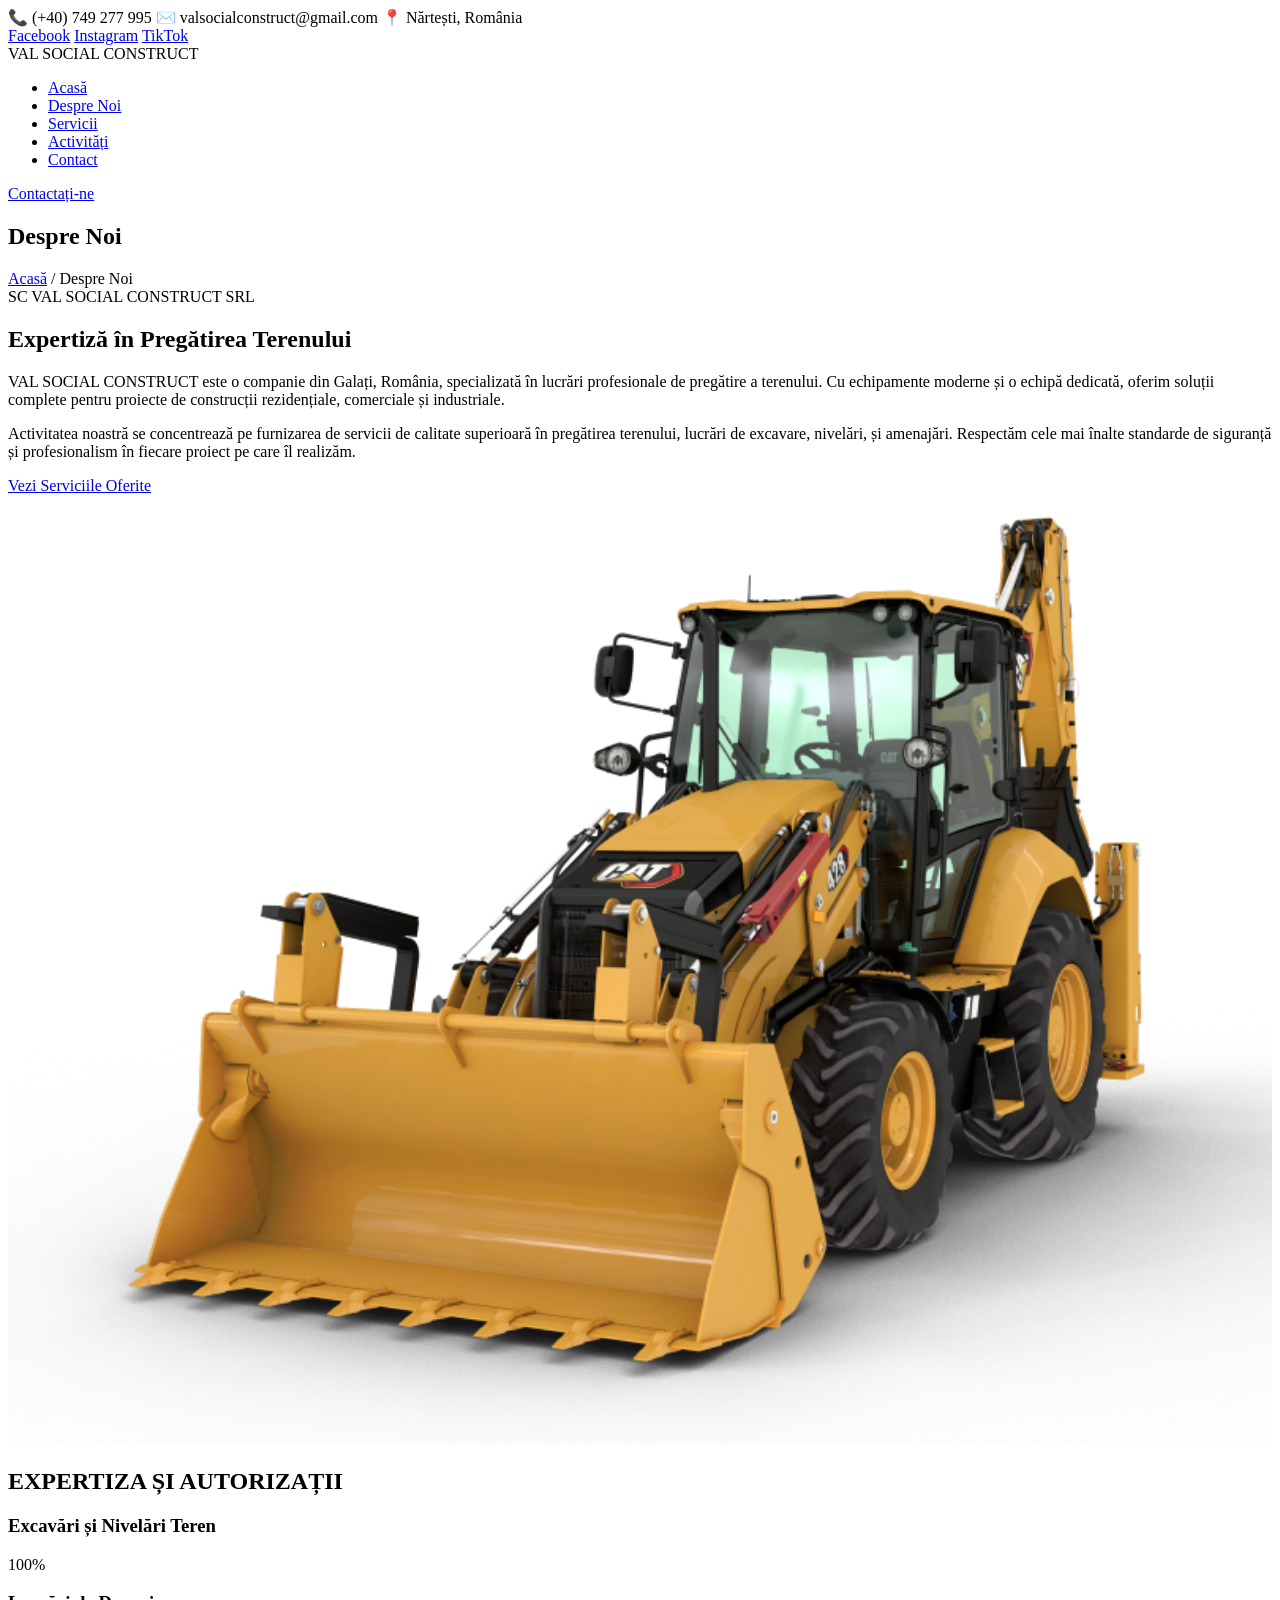
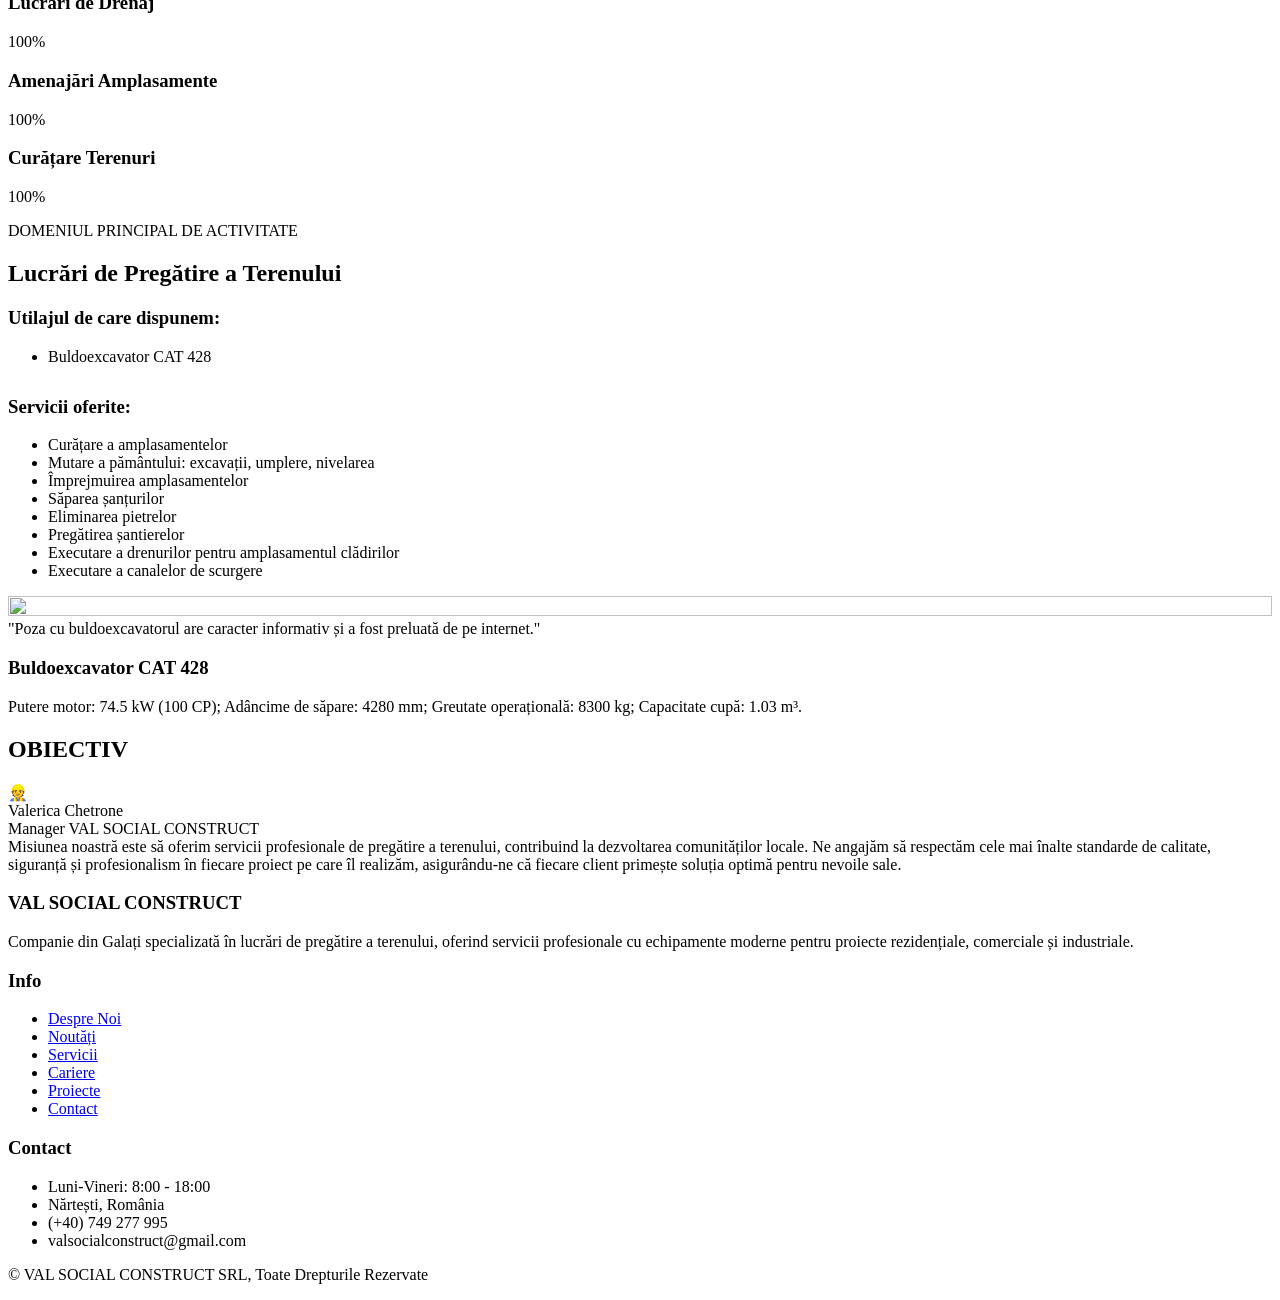
==== Index.html @ c45c143c "Add files via upload" ====
<!DOCTYPE html>
<html lang="ro">
<head>
    <meta charset="UTF-8">
    <meta name="viewport" content="width=device-width, initial-scale=1.0">
    <title>VAL SOCIAL CONSTRUCT - Lucrări de Pregătire a Terenului</title>
    
</head>
<body>
    <!-- Top Bar -->
    <div class="top-bar">
        <div class="container">
            <div class="contact-info">
                <span>📞 (+40) 749 277 995</span>
                <span>✉️ valsocialconstruct@gmail.com</span>
                <span>📍 Nărtești, România</span>
            </div>
            <div class="social-links">
                <a href="https://www.facebook.com/profile.php?id=61583601997212" target="_blank">Facebook</a>
                <a href="https://www.instagram.com/valsocialconstruct" target="_blank">Instagram</a>
                <a href="https://www.tiktok.com/@valsocialconstruct?lang=en" target="_blank">TikTok</a>
            </div>
        </div>
    </div>

    <!-- Navigation -->
    <nav>
        <div class="container">
            <div class="logo">VAL SOCIAL CONSTRUCT</div>
            <ul class="nav-menu">
                <li><a href="VALSOCIALCONSTRUCT_beta3.html">Acasă</a></li>
                <li><a href="VALSOCIALCONSTRUCT_beta3.html">Despre Noi</a></li>
                <li><a href="VALSOCIALCONSTRUCT servicii_page.html">Servicii</a></li>
                <li><a href="VALSOCIALCONSTRUCT activitati_page.html">Activități</a></li>
                <li><a href="valsocial contact.html">Contact</a></li>
            </ul>
            <a href="valsocial contact.html" class="cta-button">Contactați-ne</a>
        </div>
    </nav>

    <!-- Hero Section -->
    <section class="hero">
        <h1>Despre Noi</h1>
        <div class="breadcrumb">
            <a href="VALSOCIALCONSTRUCT_beta3.html">Acasă</a> / Despre Noi
        </div>
    </section>

    <!-- Intro Section -->
    <section class="intro-section container">
        <div class="intro-content">
            <div class="subtitle">SC VAL SOCIAL CONSTRUCT SRL</div>
            <h2>Expertiză în Pregătirea Terenului</h2>
            <p>
                VAL SOCIAL CONSTRUCT este o companie din Galați, România, specializată în lucrări profesionale de pregătire a terenului. Cu echipamente moderne și o echipă dedicată, oferim soluții complete pentru proiecte de construcții rezidențiale, comerciale și industriale.
            </p>
            <p>
                Activitatea noastră se concentrează pe furnizarea de servicii de calitate superioară în pregătirea terenului, lucrări de excavare, nivelări, și amenajări. Respectăm cele mai înalte standarde de siguranță și profesionalism în fiecare proiect pe care îl realizăm.
            </p>
            <a href="VALSOCIALCONSTRUCT servicii_page.html" class="btn-primary">Vezi Serviciile Oferite</a>
        </div>
        <div class="intro-image">
           <img src="CAT.png" alt="VAL SOCIAL CONSTRUCT - Lucrări de pregătire a terenului" style="width: 100%; height: 100%; object-fit: cover; border-radius: 10px;">
        </div>
    </section>

    <!-- Stats Section -->
    <section class="stats-section">
        <div class="container">
            <h2 class="section-subtitle">EXPERTIZA ȘI AUTORIZAȚII</h2>
            <div class="stats-grid">
                <div class="stat-item">
                    <h3>Excavări și Nivelări Teren</h3>
                    <div class="progress-bar">
                        <div class="progress-fill"></div>
                    </div>
                    <p>100%</p>
                </div>
                <div class="stat-item">
                    <h3>Lucrări de Drenaj</h3>
                    <div class="progress-bar">
                        <div class="progress-fill"></div>
                    </div>
                    <p>100%</p>
                </div>
                <div class="stat-item">
                    <h3>Amenajări Amplasamente</h3>
                    <div class="progress-bar">
                        <div class="progress-fill"></div>
                    </div>
                    <p>100%</p>
                </div>
                <div class="stat-item">
                    <h3>Curățare Terenuri</h3>
                    <div class="progress-bar">
                        <div class="progress-fill"></div>
                    </div>
                    <p>100%</p>
                </div>
            </div>
        </div>
    </section>

    <!-- Services Section -->
    <section class="services-section container">
        <div class="section-subtitle">DOMENIUL PRINCIPAL DE ACTIVITATE</div>
        <h2>Lucrări de Pregătire a Terenului</h2>
        
        <div class="services-content">
            <div class="services-list">
                <h3>Utilajul de care dispunem:</h3>
                <ul>
                    <li>Buldoexcavator CAT 428</li>
                </ul>
                
                <h3 style="margin-top: 30px;">Servicii oferite:</h3>
                <ul>
                    <li>Curățare a amplasamentelor</li>
                    <li>Mutare a pământului: excavații, umplere, nivelarea</li>
                    <li>Împrejmuirea amplasamentelor</li>
                    <li>Săparea șanțurilor</li>
                    <li>Eliminarea pietrelor</li>
                    <li>Pregătirea șantierelor</li>
                    <li>Executare a drenurilor pentru amplasamentul clădirilor</li>
                    <li>Executare a canalelor de scurgere</li>
                </ul>
            </div>

            <div class="equipment-grid">
                <div class="equipment-card">
                    <div class="equipment-image">
                        <img src="https://bm-cat.com/ro/wp-content/uploads/sites/5/2024/01/1_432.jpg" style="width: 100%; height: 100%; object-fit: cover;">
			<div>"Poza cu buldoexcavatorul are caracter informativ și a fost preluată de pe internet."</div>
                    </div>
                    <div class="equipment-info">
                        <h3>Buldoexcavator CAT 428</h3>
                        <p>Putere motor: 74.5 kW (100 CP); Adâncime de săpare: 4280 mm; Greutate operațională: 8300 kg; Capacitate cupă: 1.03 m³.</p>
                    </div>
                </div>
            </div>
        </div>
    </section>

    <!-- Testimonial Section -->
    <section class="testimonial-section">
        <div class="container">
            <h2 class="section-subtitle">OBIECTIV</h2>
            <div class="testimonial-content">
                <div class="testimonial-image">👷</div>
                <div class="testimonial-author">Valerica Chetrone</div>
                <div class="testimonial-role">Manager VAL SOCIAL CONSTRUCT</div>
                <div class="testimonial-text">
                    Misiunea noastră este să oferim servicii profesionale de pregătire a terenului, contribuind la dezvoltarea comunităților locale. Ne angajăm să respectăm cele mai înalte standarde de calitate, siguranță și profesionalism în fiecare proiect pe care îl realizăm, asigurându-ne că fiecare client primește soluția optimă pentru nevoile sale.
                </div>
            </div>
        </div>
    </section>

    <!-- Footer -->
    <footer>
        <div class="footer-content">
            <div class="footer-section">
                <h3>VAL SOCIAL CONSTRUCT</h3>
                <p>Companie din Galați specializată în lucrări de pregătire a terenului, oferind servicii profesionale cu echipamente moderne pentru proiecte rezidențiale, comerciale și industriale.</p>
            </div>

            <div class="footer-section">
                <h3>Info</h3>
                <ul>
                    <li><a href="#">Despre Noi</a></li>
                    <li><a href="#">Noutăți</a></li>
                    <li><a href="#">Servicii</a></li>
                    <li><a href="#">Cariere</a></li>
                    <li><a href="#">Proiecte</a></li>
                    <li><a href="valsocial contact.html">Contact</a></li>
                </ul>
            </div>

            <div class="footer-section">
                <h3>Contact</h3>
                <ul>
                    <li>Luni-Vineri: 8:00 - 18:00</li>
                    <li>Nărtești, România</li>
                    <li>(+40) 749 277 995</li>
                    <li>valsocialconstruct@gmail.com</li>
                </ul>
            </div>
        </div>

        <div class="footer-bottom">
            <p>© VAL SOCIAL CONSTRUCT SRL, Toate Drepturile Rezervate</p>
        </div>
    </footer>
</body>
</html>
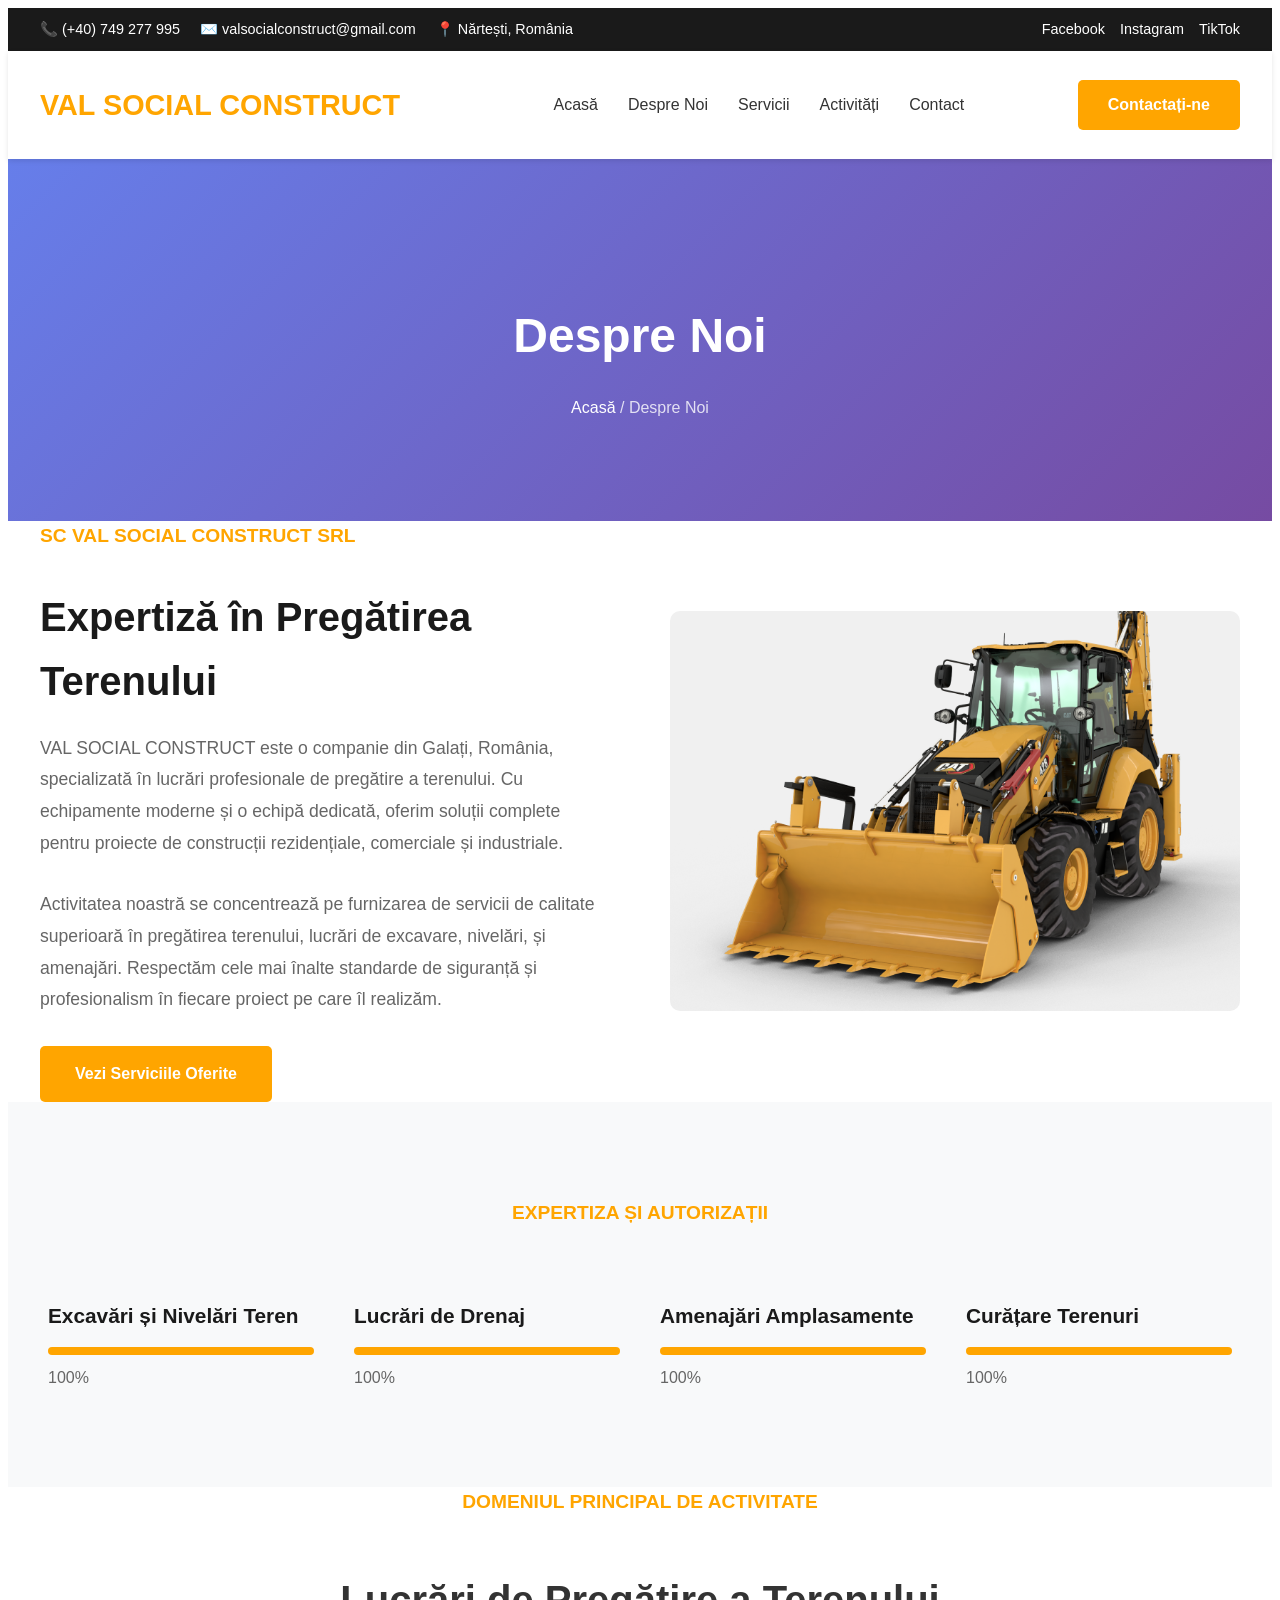
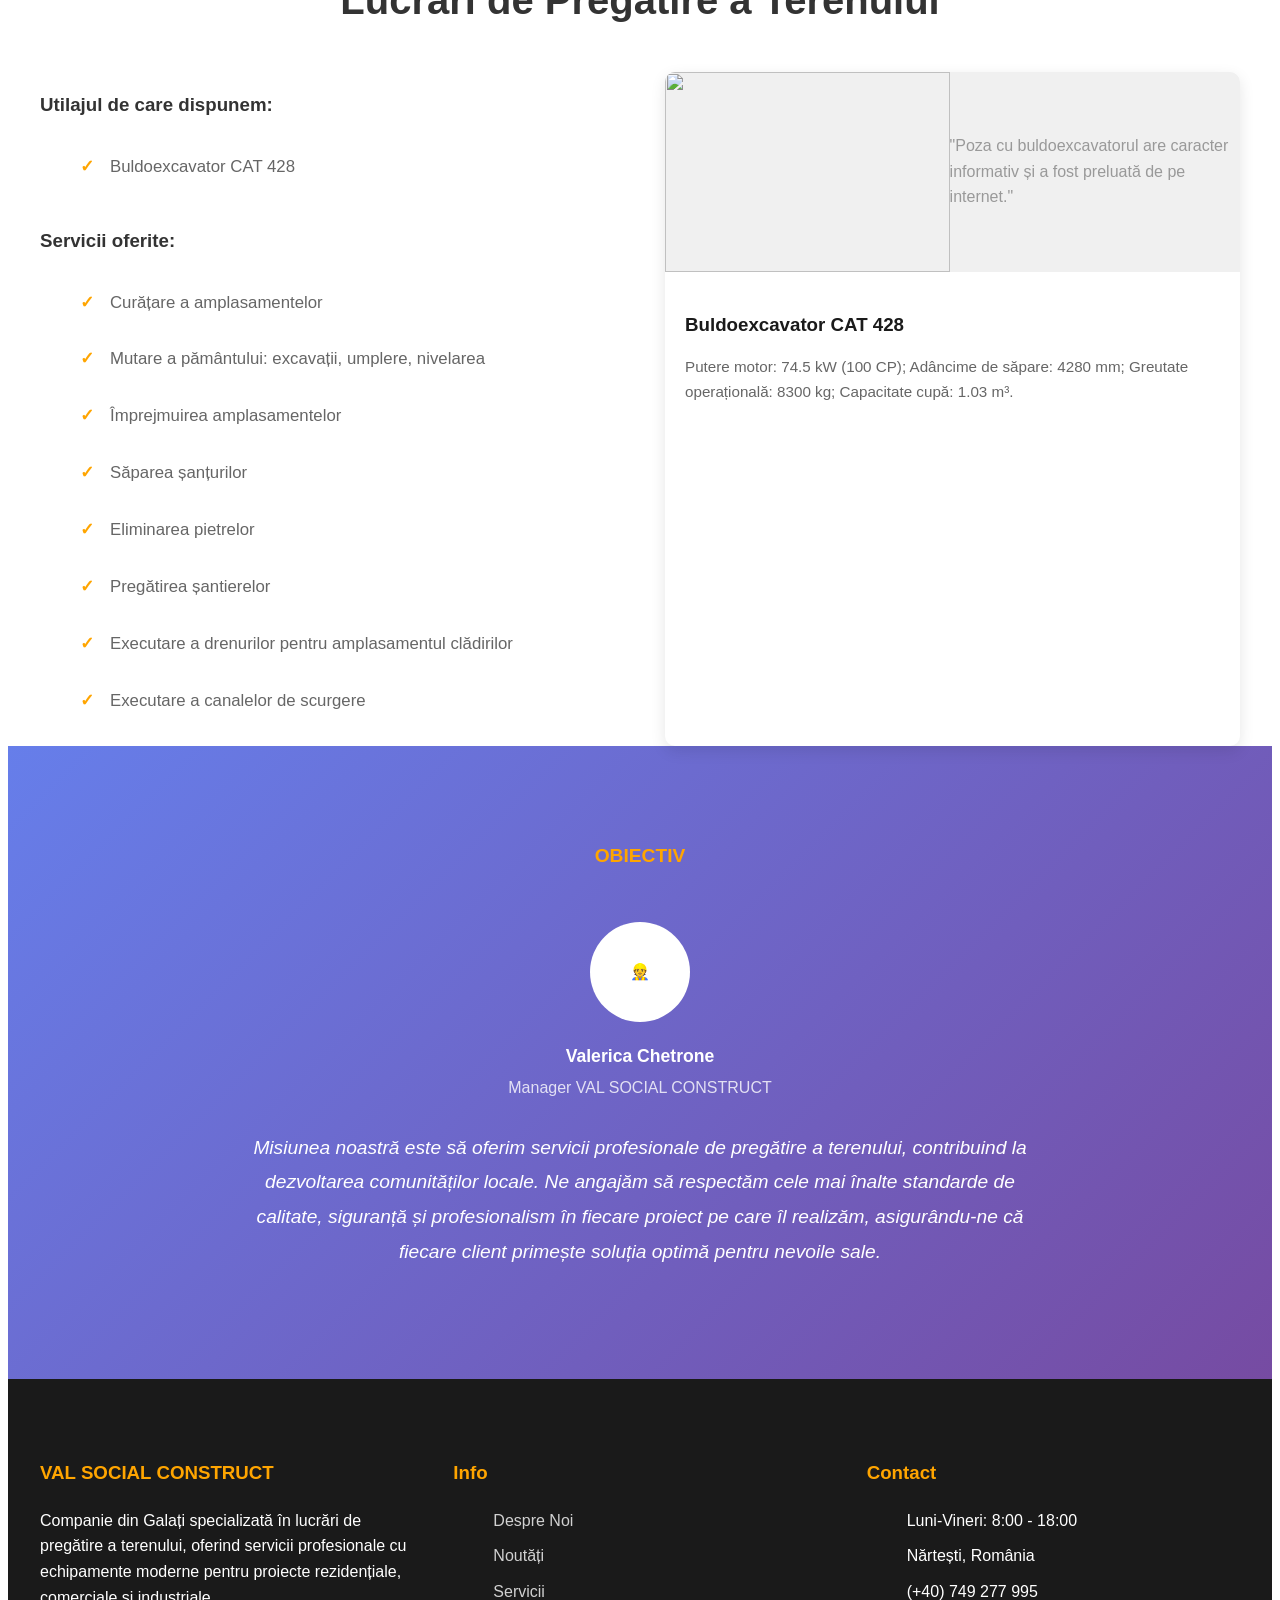
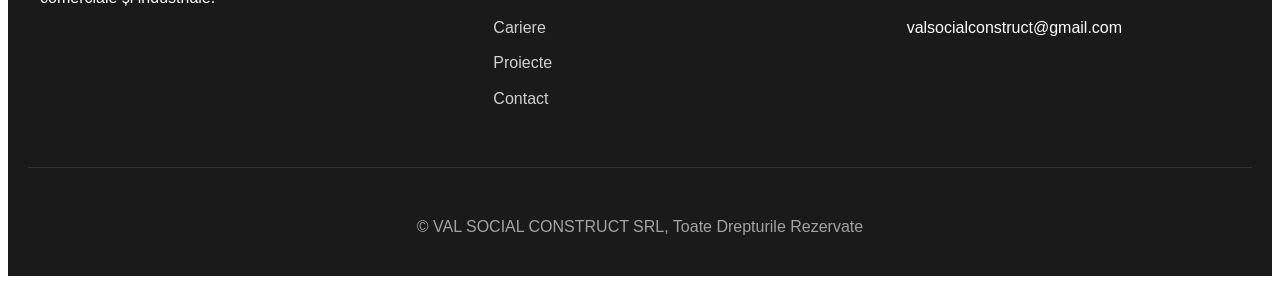
==== commit e5c80e96: "Index.html" ====
--- a/Index.html
+++ b/Index.html
@@ -4,7 +4,7 @@
     <meta charset="UTF-8">
     <meta name="viewport" content="width=device-width, initial-scale=1.0">
     <title>VAL SOCIAL CONSTRUCT - Lucrări de Pregătire a Terenului</title>
-    
+    <link rel="stylesheet" href="style.css">
 </head>
 <body>
     <!-- Top Bar -->
@@ -192,4 +192,4 @@
         </div>
     </footer>
 </body>
-</html>+</html>
--- a/style.css
+++ b/style.css
@@ -0,0 +1,428 @@
+<style>
+        * {
+            margin: 0;
+            padding: 0;
+            box-sizing: border-box;
+        }
+
+        body {
+            font-family: 'Segoe UI', Tahoma, Geneva, Verdana, sans-serif;
+            line-height: 1.6;
+            color: #333;
+        }
+
+        /* Header */
+        .top-bar {
+            background: #1a1a1a;
+            color: white;
+            padding: 10px 0;
+            font-size: 0.9em;
+        }
+
+        .top-bar .container {
+            max-width: 1200px;
+            margin: 0 auto;
+            padding: 0 20px;
+            display: flex;
+            justify-content: space-between;
+            align-items: center;
+            flex-wrap: wrap;
+        }
+
+        .contact-info {
+            display: flex;
+            gap: 20px;
+            flex-wrap: wrap;
+        }
+
+        .social-links {
+            display: flex;
+            gap: 15px;
+        }
+
+        .social-links a {
+            color: white;
+            text-decoration: none;
+            transition: color 0.3s;
+        }
+
+        .social-links a:hover {
+            color: #ffa500;
+        }
+
+        /* Navigation */
+        nav {
+            background: white;
+            box-shadow: 0 2px 5px rgba(0,0,0,0.1);
+            position: sticky;
+            top: 0;
+            z-index: 1000;
+        }
+
+        nav .container {
+            max-width: 1200px;
+            margin: 0 auto;
+            padding: 0 20px;
+            display: flex;
+            justify-content: space-between;
+            align-items: center;
+        }
+
+        .logo {
+            font-size: 1.8em;
+            font-weight: 700;
+            color: #ffa500;
+            padding: 20px 0;
+        }
+
+        .nav-menu {
+            display: flex;
+            list-style: none;
+            gap: 30px;
+        }
+
+        .nav-menu a {
+            text-decoration: none;
+            color: #333;
+            font-weight: 500;
+            transition: color 0.3s;
+            padding: 25px 0;
+            display: block;
+        }
+
+        .nav-menu a:hover {
+            color: #ffa500;
+        }
+
+        .cta-button {
+            background: #ffa500;
+            color: white;
+            padding: 12px 30px;
+            border-radius: 5px;
+            text-decoration: none;
+            font-weight: 600;
+            transition: background 0.3s;
+        }
+
+        .cta-button:hover {
+            background: #ff8c00;
+        }
+
+        /* Hero Section */
+        .hero {
+            background: linear-gradient(135deg, #667eea 0%, #764ba2 100%);
+            color: white;
+            padding: 100px 20px;
+            text-align: center;
+        }
+
+        .hero h1 {
+            font-size: 3em;
+            margin-bottom: 20px;
+        }
+
+        .breadcrumb {
+            color: rgba(255,255,255,0.8);
+            margin-top: 10px;
+        }
+
+        .breadcrumb a {
+            color: white;
+            text-decoration: none;
+        }
+
+        /* Main Content */
+        .container {
+            max-width: 1200px;
+            margin: 0 auto;
+            padding: 0 20px;
+        }
+
+        section {
+            padding: 80px 20px;
+        }
+
+        .intro-section {
+            display: grid;
+            grid-template-columns: 1fr 1fr;
+            gap: 60px;
+            align-items: center;
+        }
+
+        .intro-content h2 {
+            font-size: 2.5em;
+            color: #1a1a1a;
+            margin-bottom: 20px;
+        }
+
+        .intro-content .subtitle {
+            color: #ffa500;
+            font-size: 1.2em;
+            font-weight: 600;
+            margin-bottom: 10px;
+        }
+
+        .intro-content p {
+            font-size: 1.1em;
+            line-height: 1.8;
+            color: #666;
+            margin-bottom: 30px;
+        }
+
+        .btn-primary {
+            background: #ffa500;
+            color: white;
+            padding: 15px 35px;
+            border: none;
+            border-radius: 5px;
+            font-size: 1em;
+            font-weight: 600;
+            cursor: pointer;
+            text-decoration: none;
+            display: inline-block;
+            transition: background 0.3s;
+        }
+
+        .btn-primary:hover {
+            background: #ff8c00;
+        }
+
+        .intro-image {
+            width: 100%;
+            height: 400px;
+            background: #f0f0f0;
+            border-radius: 10px;
+            display: flex;
+            align-items: center;
+            justify-content: center;
+            color: #999;
+        }
+
+        /* Stats Section */
+        .stats-section {
+            background: #f8f9fa;
+        }
+
+        .stats-grid {
+            display: grid;
+            grid-template-columns: repeat(auto-fit, minmax(250px, 1fr));
+            gap: 40px;
+            margin-top: 40px;
+        }
+
+        .stat-item h3 {
+            font-size: 1.3em;
+            margin-bottom: 15px;
+            color: #1a1a1a;
+        }
+
+        .progress-bar {
+            background: #e0e0e0;
+            height: 8px;
+            border-radius: 10px;
+            overflow: hidden;
+            margin-top: 10px;
+        }
+
+        .progress-fill {
+            background: #ffa500;
+            height: 100%;
+            width: 100%;
+            transition: width 1s ease;
+        }
+
+        .stat-item p {
+            color: #666;
+            margin-top: 10px;
+        }
+
+        /* Services Section */
+        .services-section h2 {
+            font-size: 2.5em;
+            text-align: center;
+            margin-bottom: 20px;
+        }
+
+        .section-subtitle {
+            text-align: center;
+            color: #ffa500;
+            font-size: 1.2em;
+            font-weight: 600;
+            margin-bottom: 50px;
+        }
+
+        .services-content {
+            display: grid;
+            grid-template-columns: 1fr 1fr;
+            gap: 50px;
+            margin-top: 40px;
+        }
+
+        .services-list ul {
+            list-style: none;
+        }
+
+        .services-list li {
+            padding: 15px 0;
+            padding-left: 30px;
+            position: relative;
+            color: #666;
+            font-size: 1.05em;
+        }
+
+        .services-list li:before {
+            content: "✓";
+            position: absolute;
+            left: 0;
+            color: #ffa500;
+            font-weight: bold;
+        }
+
+        .equipment-grid {
+            display: grid;
+            gap: 30px;
+        }
+
+        .equipment-card {
+            background: white;
+            border-radius: 10px;
+            overflow: hidden;
+            box-shadow: 0 5px 15px rgba(0,0,0,0.1);
+            transition: transform 0.3s;
+        }
+
+        .equipment-card:hover {
+            transform: translateY(-5px);
+        }
+
+        .equipment-image {
+            width: 100%;
+            height: 200px;
+            background: #f0f0f0;
+            display: flex;
+            align-items: center;
+            justify-content: center;
+            color: #999;
+        }
+
+        .equipment-info {
+            padding: 20px;
+        }
+
+        .equipment-info h3 {
+            color: #1a1a1a;
+            margin-bottom: 10px;
+        }
+
+        .equipment-info p {
+            color: #666;
+            font-size: 0.95em;
+        }
+
+        /* Testimonial Section */
+        .testimonial-section {
+            background: linear-gradient(135deg, #667eea 0%, #764ba2 100%);
+            color: white;
+        }
+
+        .testimonial-content {
+            max-width: 800px;
+            margin: 0 auto;
+            text-align: center;
+        }
+
+        .testimonial-image {
+            width: 100px;
+            height: 100px;
+            background: white;
+            border-radius: 50%;
+            margin: 0 auto 20px;
+            display: flex;
+            align-items: center;
+            justify-content: center;
+            color: #999;
+        }
+
+        .testimonial-text {
+            font-size: 1.2em;
+            line-height: 1.8;
+            font-style: italic;
+            margin: 30px 0;
+        }
+
+        .testimonial-author {
+            font-size: 1.1em;
+            font-weight: 600;
+        }
+
+        .testimonial-role {
+            color: rgba(255,255,255,0.8);
+            margin-top: 5px;
+        }
+
+        /* Footer */
+        footer {
+            background: #1a1a1a;
+            color: white;
+            padding: 60px 20px 20px;
+        }
+
+        .footer-content {
+            display: grid;
+            grid-template-columns: repeat(auto-fit, minmax(250px, 1fr));
+            gap: 40px;
+            max-width: 1200px;
+            margin: 0 auto;
+            padding-bottom: 40px;
+        }
+
+        .footer-section h3 {
+            color: #ffa500;
+            margin-bottom: 20px;
+        }
+
+        .footer-section ul {
+            list-style: none;
+        }
+
+        .footer-section li {
+            margin-bottom: 10px;
+        }
+
+        .footer-section a {
+            color: rgba(255,255,255,0.8);
+            text-decoration: none;
+            transition: color 0.3s;
+        }
+
+        .footer-section a:hover {
+            color: #ffa500;
+        }
+
+        .footer-bottom {
+            text-align: center;
+            padding-top: 30px;
+            border-top: 1px solid rgba(255,255,255,0.1);
+            color: rgba(255,255,255,0.6);
+        }
+
+        /* Responsive */
+        @media (max-width: 968px) {
+            .intro-section,
+            .services-content {
+                grid-template-columns: 1fr;
+            }
+
+            .nav-menu {
+                display: none;
+            }
+
+            .hero h1 {
+                font-size: 2em;
+            }
+
+            .intro-content h2 {
+                font-size: 2em;
+            }
+        }
+    </style>
